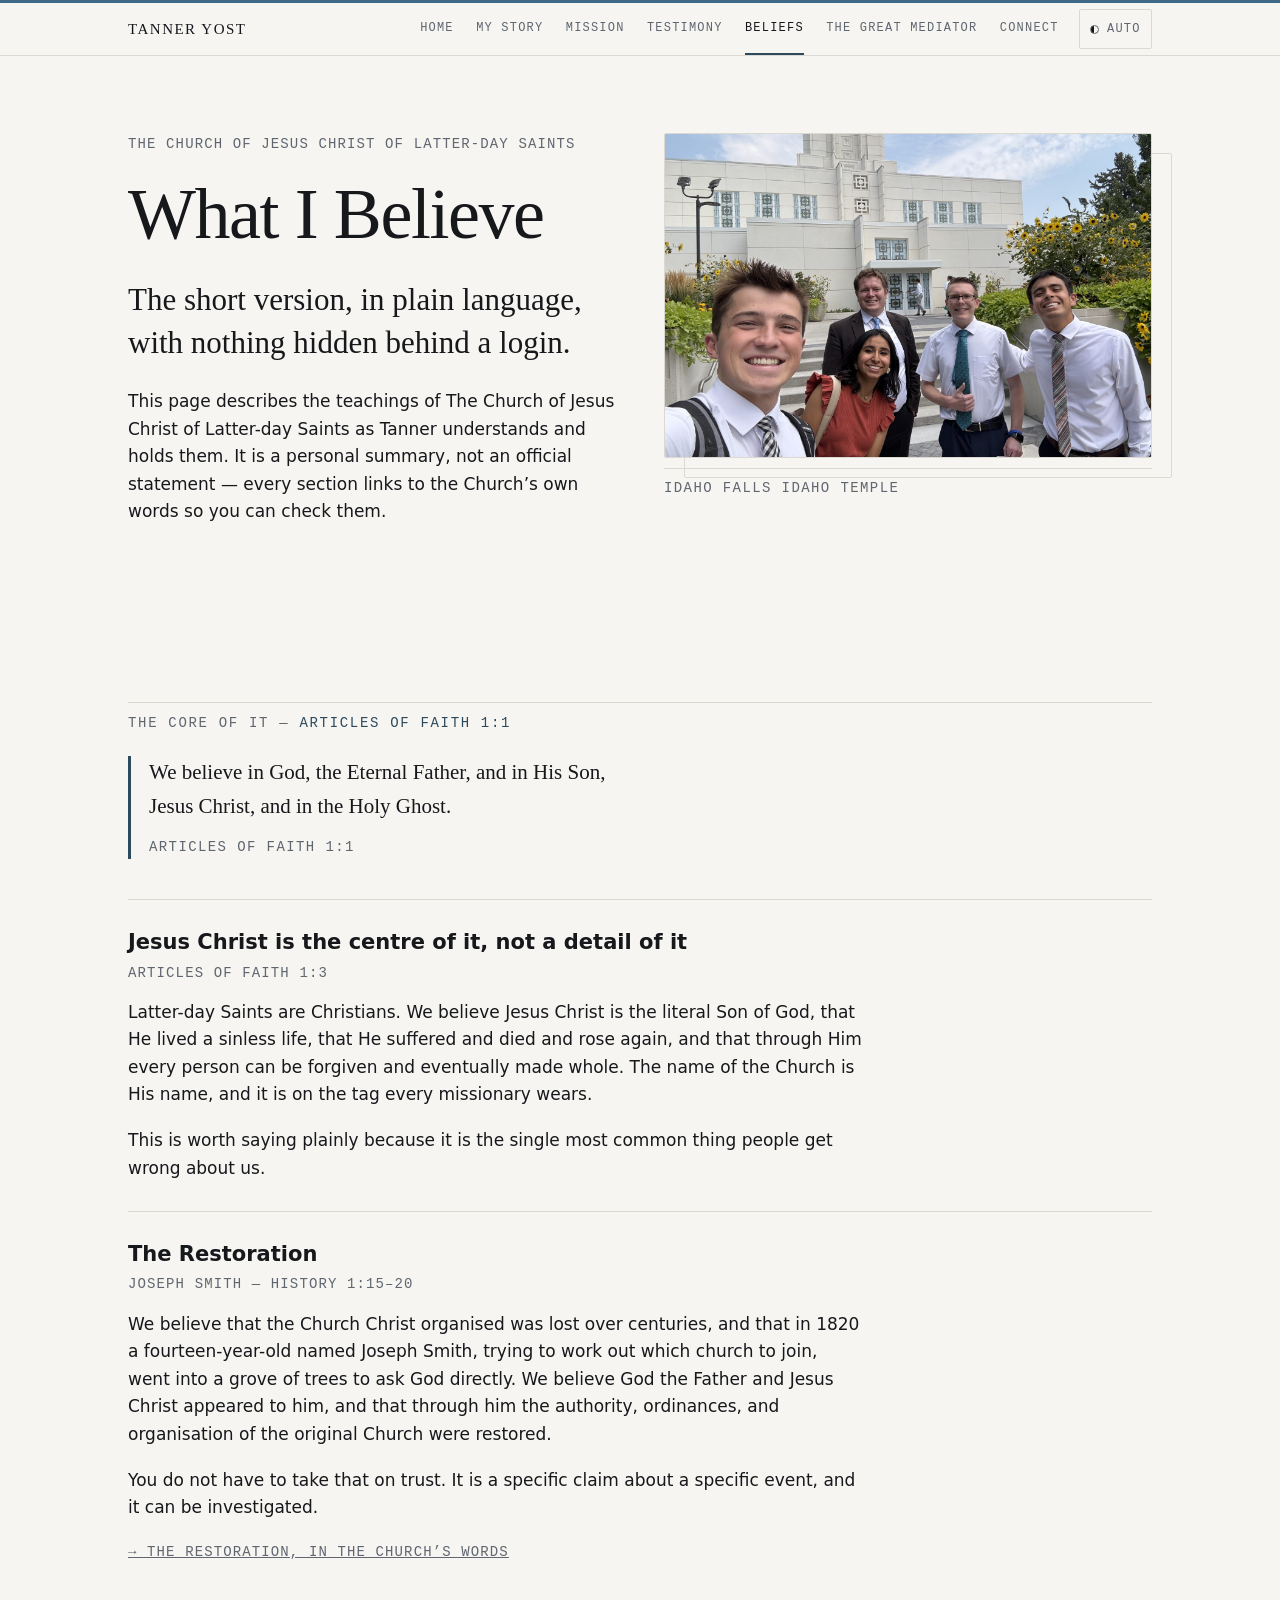
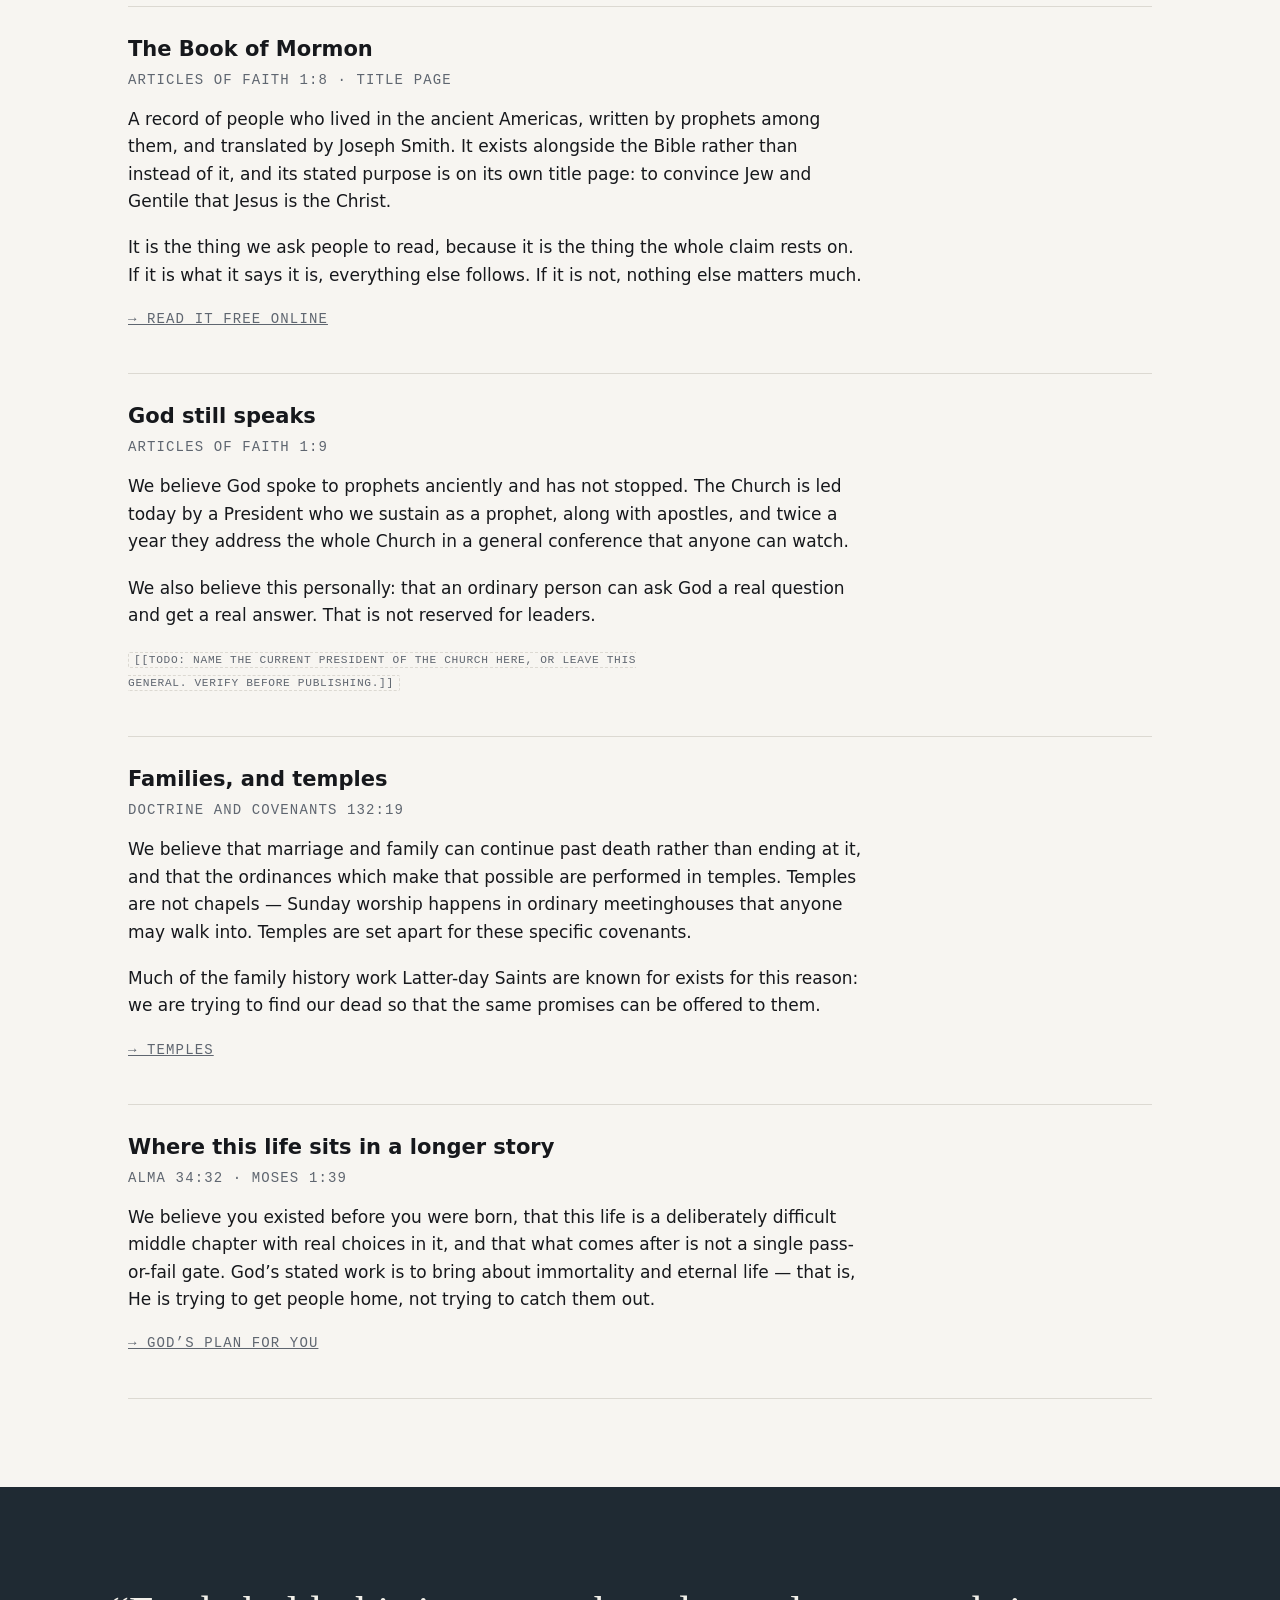
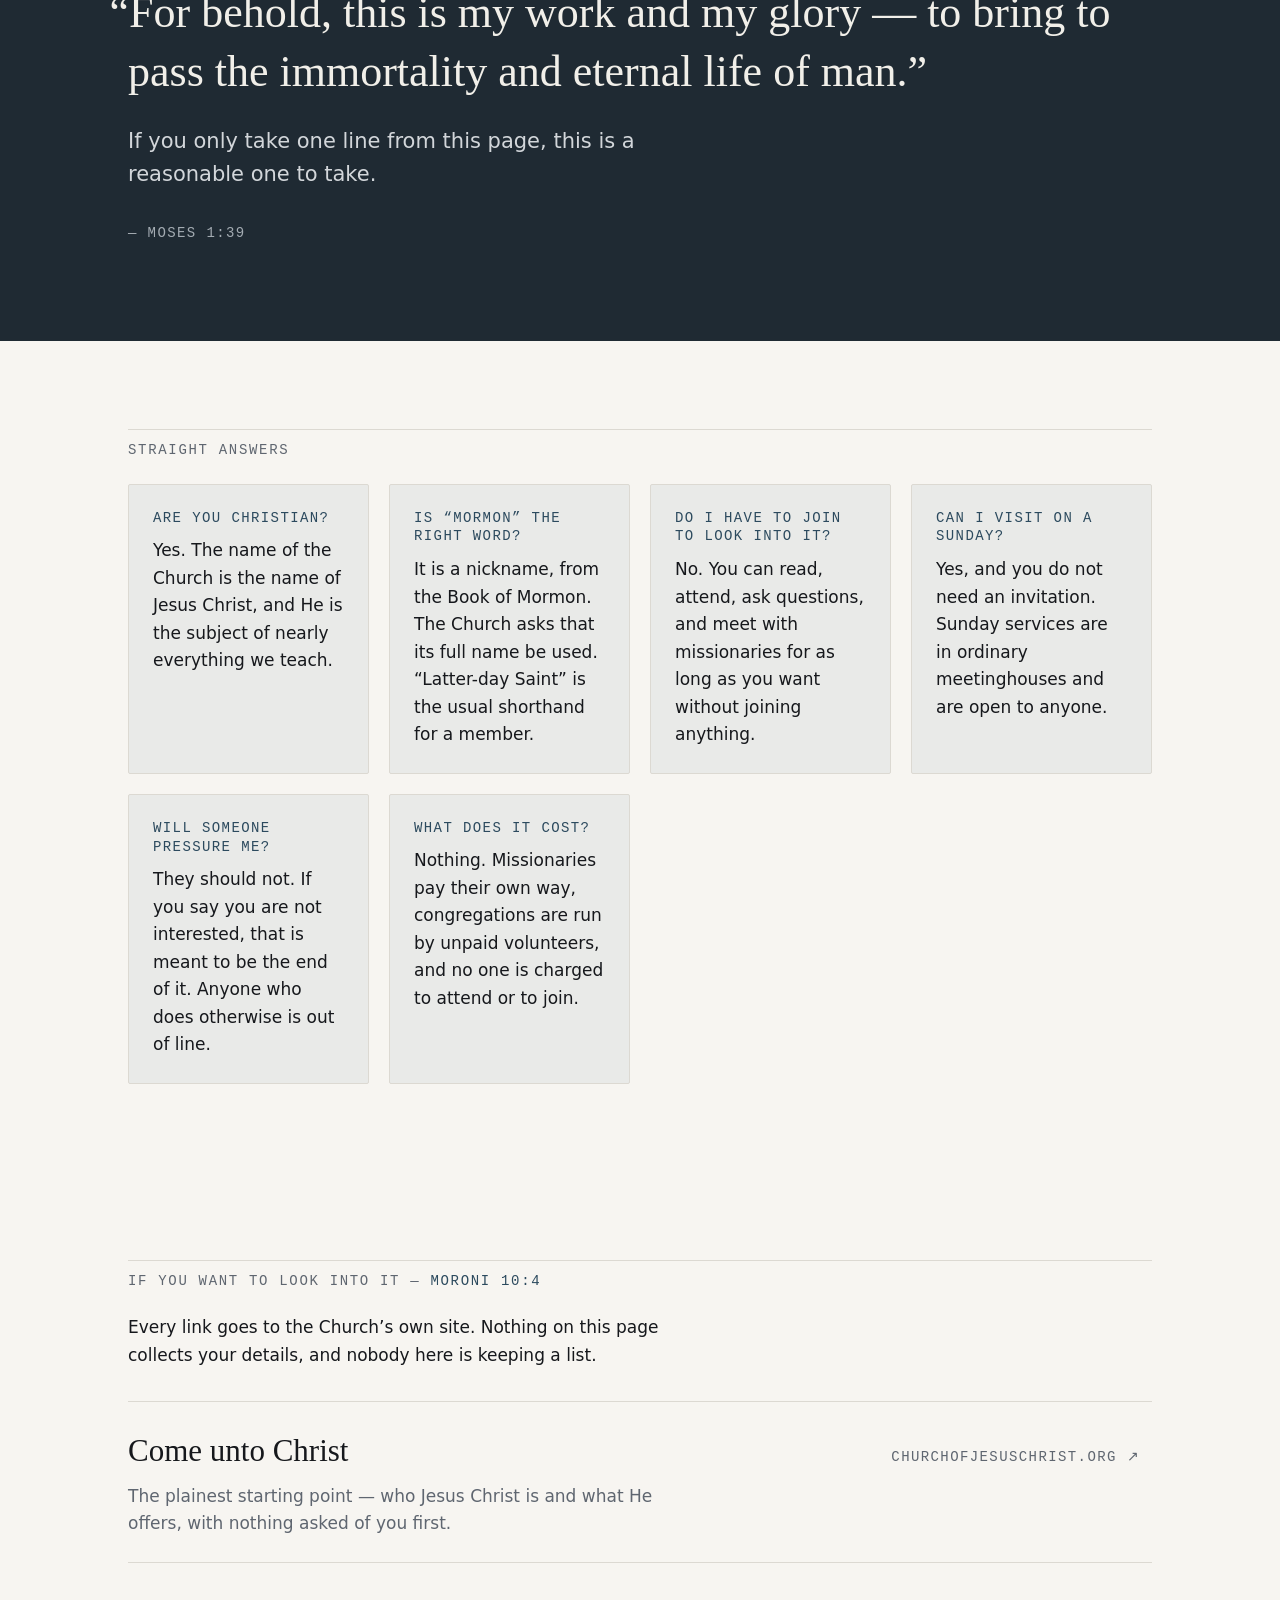
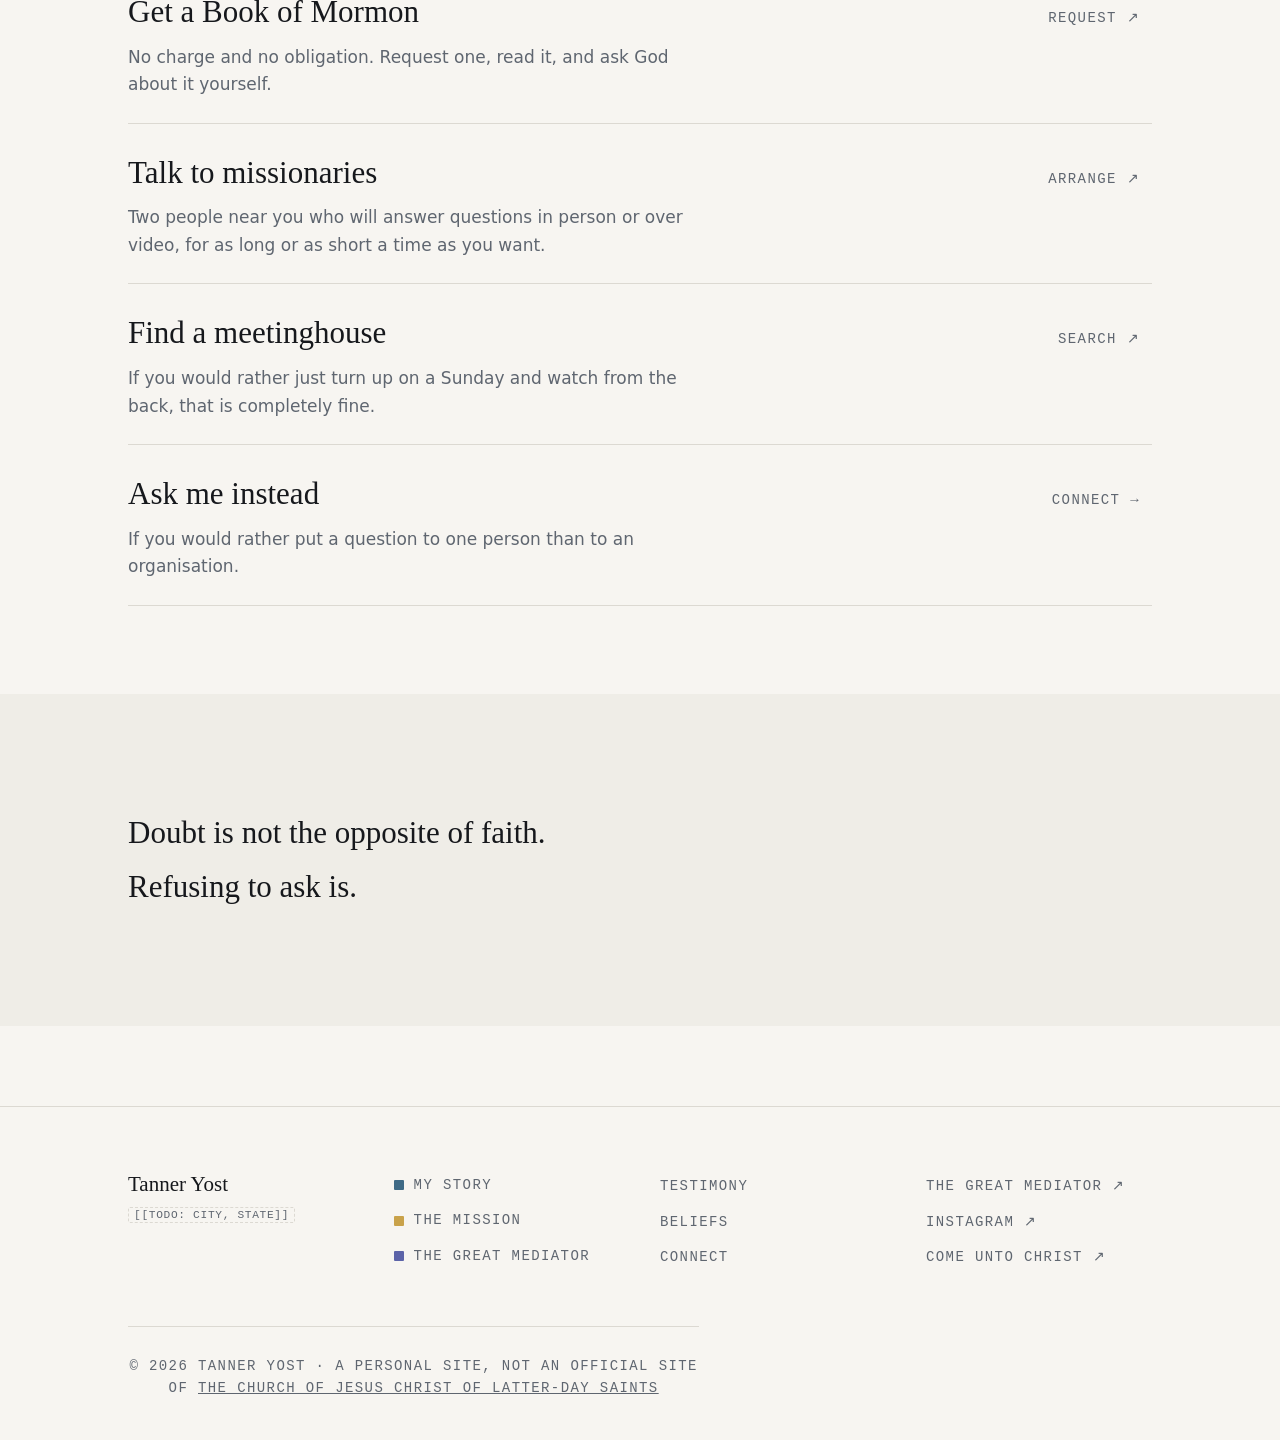
==== beliefs.html @ 620dd686 "Build tanneryost.com — seven pages, no build step A personal site for Tanner Yost, returned missiona" ====
<!DOCTYPE html>
<html lang="en">
<head>
<meta charset="utf-8">
<meta name="viewport" content="width=device-width, initial-scale=1">
<title>Beliefs | Tanner Yost</title>
<meta name="description" content="A plain summary of what members of The Church of Jesus Christ of Latter-day Saints believe — Jesus Christ, the Restoration, the Book of Mormon, living prophets, temples, and the plan of salvation.">
<link rel="canonical" href="https://tanneryost.com/beliefs.html">
<meta property="og:type" content="article">
<meta property="og:url" content="https://tanneryost.com/beliefs.html">
<meta property="og:title" content="Beliefs | Tanner Yost">
<meta property="og:description" content="What Latter-day Saints actually believe, in plain language.">
<link rel="stylesheet" href="assets/css/site.css">
<script>
/* Applies a saved theme before first paint. Must stay inline and synchronous —
   an external file would let the page paint the wrong theme for a frame. */
try{var t=localStorage.getItem('theme');if(t==='light'||t==='dark')document.documentElement.setAttribute('data-theme',t);}catch(e){}
</script>
<script>
/* Arms the scroll reveal AND its safety net. `js` is what lets the CSS hide
   [data-reveal]; if reveal.js never initialises, this load handler strips it
   again so no content can stay invisible. Net first, class second — always. */
window.addEventListener('load',function(){if(document.documentElement.getAttribute('data-reveal-ready')!=='1')document.documentElement.classList.remove('js');});
document.documentElement.className+=' js';
</script>
<script src="assets/js/theme.js" defer></script>
<script src="assets/js/reveal.js" defer></script>
</head>
<body data-page="beliefs">
<a class="skip" href="#main">Skip to content</a>

<header class="site-header">
  <div class="wrap nav-inner">
    <a class="brand" href="index.html">Tanner Yost</a>
    <div class="nav-right">
      <nav aria-label="Primary">
        <ul class="nav-links">
          <li><a href="index.html">Home</a></li>
          <li><a href="story.html">My Story</a></li>
          <li><a href="mission.html">Mission</a></li>
          <li><a href="testimony.html">Testimony</a></li>
          <li><a href="beliefs.html" aria-current="page">Beliefs</a></li>
          <li><a href="mediator.html">The Great Mediator</a></li>
          <li><a href="connect.html">Connect</a></li>
        </ul>
      </nav>
      <button id="theme-toggle" class="theme-toggle" type="button" hidden
              aria-label="Colour theme: Auto. Activate to change.">
        <span class="theme-dot" aria-hidden="true"></span><span class="theme-name">Auto</span>
      </button>
    </div>
  </div>
</header>

<main id="main">

  <div class="wrap masthead">
    <div class="grid">
      <div style="grid-column: 1 / 7;">
        <p class="meta" style="margin-bottom:1.25rem;">The Church of Jesus Christ of Latter-day Saints</p>
        <h1 style="font-size:var(--step-4); line-height:1.08;">What I Believe</h1>
        <p class="lede" style="margin-top:1.5rem; max-width:38ch;">The short version, in plain language, with nothing hidden behind a login.</p>
        <p style="margin-top:1.5rem;">This page describes the teachings of The Church of Jesus Christ of Latter-day Saints as Tanner understands and holds them. It is a personal summary, not an official statement &mdash; every section links to the Church&rsquo;s own words so you can check them.</p>
      </div>
      <figure class="feature" style="grid-column: 7 / 13;">
        <div class="feature-frame">
          <img src="assets/img/temple-idaho-falls.jpg"
               srcset="assets/img/temple-idaho-falls.jpg 1600w, assets/img/temple-idaho-falls@2x.jpg 2400w"
               sizes="(max-width: 899px) 100vw, 50vw"
               width="1600" height="1067" decoding="async"
               alt="Tanner Yost and four friends in Sunday dress on the steps of the art deco Idaho Falls Idaho Temple.">
        </div>
        <figcaption class="caption">Idaho Falls Idaho Temple</figcaption>
      </figure>
    </div>
  </div>

  <section class="wrap" aria-labelledby="core-h">
    <h2 class="eyebrow" id="core-h">The core of it <span class="ref">Articles of Faith 1:1</span></h2>
    <blockquote class="verse" style="margin-bottom:2.5rem;">
      <p>We believe in God, the Eternal Father, and in His Son, Jesus Christ, and in the Holy Ghost.</p>
      <cite>Articles of Faith 1:1</cite>
    </blockquote>

    <ul class="roles">
      <li data-reveal>
        <h3>Jesus Christ is the centre of it, not a detail of it</h3>
        <p class="meta">Articles of Faith 1:3</p>
        <p style="margin-top:.9rem;">Latter-day Saints are Christians. We believe Jesus Christ is the literal Son of God, that He lived a sinless life, that He suffered and died and rose again, and that through Him every person can be forgiven and eventually made whole. The name of the Church is His name, and it is on the tag every missionary wears.</p>
        <p>This is worth saying plainly because it is the single most common thing people get wrong about us.</p>
      </li>
      <li data-reveal>
        <h3>The Restoration</h3>
        <p class="meta">Joseph Smith &mdash; History 1:15&ndash;20</p>
        <p style="margin-top:.9rem;">We believe that the Church Christ organised was lost over centuries, and that in 1820 a fourteen-year-old named Joseph Smith, trying to work out which church to join, went into a grove of trees to ask God directly. We believe God the Father and Jesus Christ appeared to him, and that through him the authority, ordinances, and organisation of the original Church were restored.</p>
        <p>You do not have to take that on trust. It is a specific claim about a specific event, and it can be investigated.</p>
        <p class="meta" style="margin-top:.9rem;"><a href="https://www.churchofjesuschrist.org/comeuntochrist/believe/restoration" rel="noopener" style="color:inherit;">&rarr; The Restoration, in the Church&rsquo;s words</a></p>
      </li>
      <li data-reveal>
        <h3>The Book of Mormon</h3>
        <p class="meta">Articles of Faith 1:8 &middot; Title page</p>
        <p style="margin-top:.9rem;">A record of people who lived in the ancient Americas, written by prophets among them, and translated by Joseph Smith. It exists alongside the Bible rather than instead of it, and its stated purpose is on its own title page: to convince Jew and Gentile that Jesus is the Christ.</p>
        <p>It is the thing we ask people to read, because it is the thing the whole claim rests on. If it is what it says it is, everything else follows. If it is not, nothing else matters much.</p>
        <p class="meta" style="margin-top:.9rem;"><a href="https://www.churchofjesuschrist.org/study/scriptures/bofm" rel="noopener" style="color:inherit;">&rarr; Read it free online</a></p>
      </li>
      <li data-reveal>
        <h3>God still speaks</h3>
        <p class="meta">Articles of Faith 1:9</p>
        <p style="margin-top:.9rem;">We believe God spoke to prophets anciently and has not stopped. The Church is led today by a President who we sustain as a prophet, along with apostles, and twice a year they address the whole Church in a general conference that anyone can watch.</p>
        <p>We also believe this personally: that an ordinary person can ask God a real question and get a real answer. That is not reserved for leaders.</p>
        <p class="meta" style="margin-top:.9rem;"><span class="todo">[[TODO: name the current President of the Church here, or leave this general. Verify before publishing.]]</span></p>
      </li>
      <li data-reveal>
        <h3>Families, and temples</h3>
        <p class="meta">Doctrine and Covenants 132:19</p>
        <p style="margin-top:.9rem;">We believe that marriage and family can continue past death rather than ending at it, and that the ordinances which make that possible are performed in temples. Temples are not chapels &mdash; Sunday worship happens in ordinary meetinghouses that anyone may walk into. Temples are set apart for these specific covenants.</p>
        <p>Much of the family history work Latter-day Saints are known for exists for this reason: we are trying to find our dead so that the same promises can be offered to them.</p>
        <p class="meta" style="margin-top:.9rem;"><a href="https://www.churchofjesuschrist.org/temples" rel="noopener" style="color:inherit;">&rarr; Temples</a></p>
      </li>
      <li data-reveal>
        <h3>Where this life sits in a longer story</h3>
        <p class="meta">Alma 34:32 &middot; Moses 1:39</p>
        <p style="margin-top:.9rem;">We believe you existed before you were born, that this life is a deliberately difficult middle chapter with real choices in it, and that what comes after is not a single pass-or-fail gate. God&rsquo;s stated work is to bring about immortality and eternal life &mdash; that is, He is trying to get people home, not trying to catch them out.</p>
        <p class="meta" style="margin-top:.9rem;"><a href="https://www.churchofjesuschrist.org/comeuntochrist/believe/life-has-purpose" rel="noopener" style="color:inherit;">&rarr; God&rsquo;s plan for you</a></p>
      </li>
    </ul>
  </section>

  <div class="band-quote full-bleed">
    <div class="wrap">
      <blockquote>&ldquo;For behold, this is my work and my glory &mdash; to bring to pass the immortality and eternal life of man.&rdquo;</blockquote>
      <p class="after">If you only take one line from this page, this is a reasonable one to take.</p>
      <p class="attrib">&mdash; Moses 1:39</p>
    </div>
  </div>

  <section class="wrap" aria-labelledby="straight-h">
    <h2 class="eyebrow" id="straight-h">Straight answers</h2>
    <ul class="cards">
      <li>
        <h3>Are you Christian?</h3>
        <p>Yes. The name of the Church is the name of Jesus Christ, and He is the subject of nearly everything we teach.</p>
      </li>
      <li>
        <h3>Is &ldquo;Mormon&rdquo; the right word?</h3>
        <p>It is a nickname, from the Book of Mormon. The Church asks that its full name be used. &ldquo;Latter-day Saint&rdquo; is the usual shorthand for a member.</p>
      </li>
      <li>
        <h3>Do I have to join to look into it?</h3>
        <p>No. You can read, attend, ask questions, and meet with missionaries for as long as you want without joining anything.</p>
      </li>
      <li>
        <h3>Can I visit on a Sunday?</h3>
        <p>Yes, and you do not need an invitation. Sunday services are in ordinary meetinghouses and are open to anyone.</p>
      </li>
      <li>
        <h3>Will someone pressure me?</h3>
        <p>They should not. If you say you are not interested, that is meant to be the end of it. Anyone who does otherwise is out of line.</p>
      </li>
      <li>
        <h3>What does it cost?</h3>
        <p>Nothing. Missionaries pay their own way, congregations are run by unpaid volunteers, and no one is charged to attend or to join.</p>
      </li>
    </ul>
  </section>

  <section class="wrap" aria-labelledby="invite-h">
    <h2 class="eyebrow" id="invite-h">If you want to look into it <span class="ref">Moroni 10:4</span></h2>
    <p style="max-width:52ch; margin-bottom:2rem;">Every link goes to the Church&rsquo;s own site. Nothing on this page collects your details, and nobody here is keeping a list.</p>
    <ul class="invite">
      <li data-reveal>
        <a href="https://www.churchofjesuschrist.org/comeuntochrist" rel="noopener">
          <span>
            <span class="what">Come unto Christ</span>
            <span class="why">The plainest starting point &mdash; who Jesus Christ is and what He offers, with nothing asked of you first.</span>
          </span>
          <span class="go">churchofjesuschrist.org &#8599;</span>
        </a>
      </li>
      <li data-reveal>
        <a href="https://www.churchofjesuschrist.org/comeuntochrist/ps/book-of-mormon-lesson" rel="noopener">
          <span>
            <span class="what">Get a Book of Mormon</span>
            <span class="why">No charge and no obligation. Request one, read it, and ask God about it yourself.</span>
          </span>
          <span class="go">Request &#8599;</span>
        </a>
      </li>
      <li data-reveal>
        <a href="https://www.churchofjesuschrist.org/comeuntochrist/ps/meet-with-missionaries" rel="noopener">
          <span>
            <span class="what">Talk to missionaries</span>
            <span class="why">Two people near you who will answer questions in person or over video, for as long or as short a time as you want.</span>
          </span>
          <span class="go">Arrange &#8599;</span>
        </a>
      </li>
      <li data-reveal>
        <a href="https://maps.churchofjesuschrist.org/" rel="noopener">
          <span>
            <span class="what">Find a meetinghouse</span>
            <span class="why">If you would rather just turn up on a Sunday and watch from the back, that is completely fine.</span>
          </span>
          <span class="go">Search &#8599;</span>
        </a>
      </li>
      <li data-reveal>
        <a href="connect.html">
          <span>
            <span class="what">Ask me instead</span>
            <span class="why">If you would rather put a question to one person than to an organisation.</span>
          </span>
          <span class="go">Connect &rarr;</span>
        </a>
      </li>
    </ul>
  </section>

  <div class="band-quiet full-bleed">
    <div class="wrap">
      <p>Doubt is not the opposite of faith. Refusing to ask is.</p>
    </div>
  </div>

</main>

<footer class="site-footer">
  <div class="wrap">
    <div class="footer-grid">
      <div>
        <h2>Tanner Yost</h2>
        <p class="meta"><span class="todo">[[TODO: city, state]]</span></p>
      </div>
      <div>
        <ul>
          <li><a href="story.html"><span class="swatch sw-self"></span>My Story</a></li>
          <li><a href="mission.html"><span class="swatch sw-mission"></span>The Mission</a></li>
          <li><a href="mediator.html"><span class="swatch sw-mediator"></span>The Great Mediator</a></li>
        </ul>
      </div>
      <div>
        <ul>
          <li><a href="testimony.html">Testimony</a></li>
          <li><a href="beliefs.html">Beliefs</a></li>
          <li><a href="connect.html">Connect</a></li>
        </ul>
      </div>
      <div>
        <ul>
          <li><a href="https://www.instagram.com/thegreatmediator/" rel="me noopener">The Great Mediator &#8599;</a></li>
          <li><a href="https://www.instagram.com/tanner_yost21/" rel="me noopener">Instagram &#8599;</a></li>
          <li><a href="https://www.churchofjesuschrist.org/comeuntochrist" rel="noopener">Come unto Christ &#8599;</a></li>
        </ul>
      </div>
    </div>
    <p class="colophon">&copy; 2026 Tanner Yost &middot; A personal site, not an official site of <a href="https://www.churchofjesuschrist.org/" rel="noopener">The Church of Jesus Christ of Latter-day Saints</a></p>
  </div>
</footer>

</body>
</html>
---- assets/css/site.css ----
/* ============================================================================
   tanneryost.com — site styles
   Hand-written. No framework, no build step, no npm. Works offline.

   ANTI-DRIFT RULES — these are what separate this from a generic template.
   If any one of them lapses, the design collapses. Do not "improve" them away.
     1. Body copy is NEVER a serif. The serif is display and scripture only.
     2. Nothing is centered except the footer bottom line and the placeholders.
     3. No border-radius above 2px. No exceptions on this site.
     4. No box-shadow as decoration. Depth comes from 1px borders and one
        offset frame. The inset bars on hover are structure, not shadow.
     5. No gradients. Not one.
     6. Display serif is always weight 400. Never bold. Bold serif at display
        size is what makes a site look like a 2009 blog.
     7. The mono voice carries SCRIPTURE REFERENCES, not decoration. If a mono
        label is not a reference, a date, or a section name, it should not be
        mono. This is the site's whole typographic conceit — protect it.
     8. Scripture wording is NEVER altered, and always carries its reference.
        Quoting part of a verse is fine — changing a word inside it is not.
        Every verse on this site was checked against churchofjesuschrist.org
        before launch. Check any new one the same way; do not quote from
        memory. Memory is exactly how "And I would not that ye think" became
        "I would not that ye should think" in an early draft of story.html.

   TWO DELIBERATE, BOUNDED EXCEPTIONS TO THE "NO DEPENDENCIES" RULE:
     a. assets/js/reveal.js adds one scroll reveal. Content is VISIBLE BY
        DEFAULT — only `.js [data-reveal]` hides, so a visitor without JS
        loses nothing. See the safety net in each page's <head>.
     b. Instagram's embed.js loads on mediator.html and mission.html ONLY.
        Every other page stays fully offline-capable. The bare <blockquote>
        is styled to read as a finished link card if the script never loads.
   ========================================================================= */

/* ---------- tokens ------------------------------------------------------ */

:root {
  --bg: #F7F5F1;
  --surface: #FFFFFF;
  --ink: #16181C;
  --ink-muted: #5F6670;
  --border: #DCD9D2;
  --graphite: #1F2A33;
  --graphite-ink: #F1EFE9;
  --quiet-bg: #EFEDE7;

  /* Temple blue. The default accent, used on every page that is about Tanner
     himself rather than about one of the two named efforts. */
  --accent: #2C4A5E;
  --accent-fill: #3F6A86;
  --accent-tint: rgba(63, 106, 134, .08);

  --font-display: ui-serif, "Iowan Old Style", "Palatino Linotype", Palatino,
                  "Book Antiqua", "Hoefler Text", Georgia, "Times New Roman", serif;
  --font-body: system-ui, -apple-system, "Segoe UI", Roboto, "Helvetica Neue",
               "Noto Sans", Arial, sans-serif;
  --font-mono: ui-monospace, SFMono-Regular, "SF Mono", Menlo, Consolas,
               "Liberation Mono", monospace;

  --step--1: .875rem;      /* references and meta. 14px, not 13 — this size
                              carries most of the page's structure. */
  --step-0: 1.0625rem;
  --step-1: 1.3125rem;
  --step-2: clamp(1.5rem, 1.15rem + 1.4vw, 1.9375rem);
  --step-3: clamp(1.9375rem, 1.35rem + 2.4vw, 2.75rem);
  --step-4: clamp(2.5rem, 1.4rem + 4.6vw, 4.5rem);

  --gutter: clamp(20px, 5vw, 48px);
  --measure: 68ch;
  --radius: 2px;
}

/* SECTION-ACCENT LAW — one mechanism, zero exceptions.
   --accent-fill is the raw hex. It may ONLY be a <=4px rule, a <=12px swatch,
   or an inset hover bar. Never text, never a button, never a large panel.
   --accent is the darkened AA-safe variant and is the ONLY one allowed to
   carry colour in text. Naming them this way makes the contrast-failing
   colour awkward to reach for by accident.
   Only two classes, deliberately — Tanner has one message, not a portfolio.
   They go on <body> for a page, and on .idx-row for a single row. */
.t-mission  { --accent: #7A5A20; --accent-fill: #C9A24A;
              --accent-tint: rgba(201, 162, 74, .12); }
.t-mediator { --accent: #3D4278; --accent-fill: #5C63A8;
              --accent-tint: rgba(92, 99, 168, .10); }

/* ---------- dark theme -------------------------------------------------- *
 * Three states, driven by data-theme on <html>:
 *   absent          follow the operating system  (the default)
 *   "light"         forced light, even if the OS says dark
 *   "dark"          forced dark,  even if the OS says light
 *
 * The dark declarations are deliberately written TWICE — once inside the media
 * query for visitors following their OS, once for visitors who picked dark from
 * the toggle. CSS cannot share one block between a media query and an attribute
 * selector, and light-dark() would silently blank the whole palette on older
 * browsers, which is a worse failure than duplication. KEEP THE TWO IN SYNC.
 * ------------------------------------------------------------------------ */

:root { color-scheme: light; }
:root[data-theme="light"] { color-scheme: light; }

@media (prefers-color-scheme: dark) {
  :root:not([data-theme="light"]) {
    color-scheme: dark;
    --bg: #111417;
    --surface: #191D21;
    --ink: #E9ECEF;
    --ink-muted: #98A0A8;
    /* Must stay this light. The entire structure of this site is 1px rules;
       anything darker makes the page look like it failed to load. */
    --border: #3A4149;
    --quiet-bg: #171A1D;
    --accent: #8FB6CE;
    --accent-tint: rgba(143, 182, 206, .16);
  }
  /* Tints are re-tuned for dark: the light-mode 8-12% alpha is a ~2% lift on
     #111417 and vanishes entirely. */
  :root:not([data-theme="light"]) .t-mission  { --accent: #DDBB6A; --accent-tint: rgba(221, 187, 106, .16); }
  :root:not([data-theme="light"]) .t-mediator { --accent: #A2A8E4; --accent-tint: rgba(162, 168, 228, .16); }
}

:root[data-theme="dark"] {
  color-scheme: dark;
  --bg: #111417;
  --surface: #191D21;
  --ink: #E9ECEF;
  --ink-muted: #98A0A8;
  --border: #3A4149;
  --quiet-bg: #171A1D;
  --accent: #8FB6CE;
  --accent-tint: rgba(143, 182, 206, .16);
}
:root[data-theme="dark"] .t-mission  { --accent: #DDBB6A; --accent-tint: rgba(221, 187, 106, .16); }
:root[data-theme="dark"] .t-mediator { --accent: #A2A8E4; --accent-tint: rgba(162, 168, 228, .16); }

/* ---------- base -------------------------------------------------------- */

*, *::before, *::after { box-sizing: border-box; }

html, body { overflow-x: clip; }

body {
  margin: 0;
  background: var(--bg);
  color: var(--ink);
  font-family: var(--font-body);
  font-size: var(--step-0);
  line-height: 1.62;
  -webkit-font-smoothing: antialiased;
  text-rendering: optimizeLegibility;
}

img, svg, video { max-width: 100%; height: auto; display: block; }

/* Every grid/flex child holding text needs this or long words force overflow. */
.grid > *, .flex > * { min-width: 0; }

a { color: var(--accent); }

:focus-visible {
  outline: 2px solid var(--accent);
  outline-offset: 3px;
}

.skip {
  position: absolute; left: -9999px; top: 0;
  background: var(--surface); color: var(--ink);
  padding: .75rem 1rem; z-index: 100;
  font-family: var(--font-mono); font-size: var(--step--1);
}
.skip:focus { left: 0; }

.sr-only {
  position: absolute; width: 1px; height: 1px;
  padding: 0; margin: -1px; overflow: hidden;
  clip: rect(0 0 0 0); white-space: nowrap; border: 0;
}

/* ---------- typography -------------------------------------------------- */

h1, h2 {
  font-family: var(--font-display);
  font-weight: 400;                 /* never bold — see anti-drift rule 6 */
  margin: 0;
}
h1 { font-size: var(--step-3); line-height: 1.15; letter-spacing: -.02em; }
h2 { font-size: var(--step-2); line-height: 1.25; letter-spacing: -.01em; }
h3 {
  font-family: var(--font-body);
  font-weight: 600;
  font-size: var(--step-1);
  line-height: 1.35;
  margin: 0;
}

p { margin: 0 0 1.1em; max-width: var(--measure); }
p:last-child { margin-bottom: 0; }

.lede {
  font-family: var(--font-display);
  font-size: var(--step-2);
  line-height: 1.4;
  max-width: 34ch;
}

/* The section label. Mono caps over a hairline — the same fixture on every
   page, so a reader always knows where a section begins. */
.eyebrow {
  font-family: var(--font-mono);
  font-size: var(--step--1);
  text-transform: uppercase;
  letter-spacing: .12em;
  color: var(--ink-muted);
  margin: 0 0 1.5rem;
  padding-top: 12px;
  border-top: 1px solid var(--border);
}

/* A scripture reference riding on the section label. This is the site's
   signature move — where Sai's dossier numbered its figures, this one cites
   chapter and verse. Tabular numerals so a column of references aligns. */
.eyebrow .ref {
  color: var(--accent);
  font-variant-numeric: tabular-nums;
}
.eyebrow .ref::before { content: " \2014  "; color: var(--ink-muted); }

.meta {
  font-family: var(--font-mono);
  font-size: var(--step--1);
  text-transform: uppercase;
  letter-spacing: .08em;
  color: var(--ink-muted);
  font-variant-numeric: tabular-nums;   /* dates align like a printed record */
  margin: 0;
}
.meta li { display: inline; }
.meta li + li::before { content: " | "; opacity: .55; }
ul.meta { list-style: none; padding: 0; }

/* Unresolved facts ship as visibly unfilled fields — never as plausible
   invention. Tanner fills these in; nothing here is guessed on his behalf.
   Find them all with:  grep -rn 'TODO:' *.html   */
.todo {
  font-family: var(--font-mono);
  font-size: .8em;
  text-transform: uppercase;
  letter-spacing: .06em;
  color: var(--ink-muted);
  border: 1px dashed var(--border);
  border-radius: var(--radius);
  padding: .1em .45em;
  white-space: normal;
}

/* A standing note to the reader — currently the "this page is a draft" bar.
   Deliberately plain and unemphatic: it is an admission, not a banner. Delete
   the element from the page once the page no longer needs the admission. */
.notice {
  font-family: var(--font-mono);
  font-size: var(--step--1);
  line-height: 1.7;
  color: var(--ink-muted);
  border: 1px dashed var(--border);
  border-radius: var(--radius);
  padding: 1rem 1.25rem;
  max-width: 68ch;
  margin: 0;
}

/* ---------- scripture --------------------------------------------------- */

/* A quoted verse. Serif, hanging opening quote, reference always attached.
   Used inline in the flow of a page; the graphite band handles the loud ones. */
.verse {
  font-family: var(--font-display);
  font-size: var(--step-1);
  line-height: 1.6;
  max-width: 46ch;
  margin: 0 0 1.5rem;
  padding-left: 18px;
  border-left: 3px solid var(--accent);
}
.verse p { margin: 0 0 .6em; max-width: none; font-family: inherit; }
.verse cite {
  display: block;
  font-family: var(--font-mono);
  font-style: normal;
  font-size: var(--step--1);
  text-transform: uppercase;
  letter-spacing: .1em;
  color: var(--ink-muted);
  font-variant-numeric: tabular-nums;
  margin-top: .75rem;
}

/* ---------- layout ------------------------------------------------------ */

.wrap {
  max-width: 1120px;
  margin-inline: auto;
  padding-inline: var(--gutter);
}

section { padding-block: clamp(3rem, 7vw, 5.5rem); }

.grid {
  display: grid;
  grid-template-columns: repeat(12, 1fr);
  gap: clamp(1.5rem, 4vw, 3rem);
}
@media (max-width: 899px) {
  .grid { grid-template-columns: 1fr; }
  .grid > * { grid-column: auto !important; }
}

.full-bleed {
  width: 100vw;
  margin-left: 50%;
  transform: translateX(-50%);
}

/* ---------- header / nav ------------------------------------------------ */

.site-header {
  position: sticky;
  top: 0;
  z-index: 50;
  background: var(--bg);
  border-bottom: 1px solid var(--border);
}

/* The accent stripe. Solid --accent-fill, taking whichever section colour the
   page carries. No gradient — see anti-drift rule 5. */
.site-header::before {
  content: "";
  display: block;
  height: 3px;
  background: var(--accent-fill);
}

.nav-inner {
  display: flex;
  flex-wrap: wrap;
  align-items: center;
  justify-content: space-between;
  gap: 0 1.5rem;
}

.brand {
  font-family: var(--font-display);
  font-size: .9375rem;
  text-transform: uppercase;
  letter-spacing: .1em;
  color: var(--ink);
  text-decoration: none;
  padding-block: .875rem;
}

/* Seven links on a seven-page site never needed a disclosure. A wrapping flex
   row removes the JS, the overlay edge cases, and the empty-accessible-name
   bug that a checkbox-under-an-aria-hidden-label pattern would introduce. */
.nav-links {
  display: flex;
  flex-wrap: wrap;
  list-style: none;
  margin: 0;
  padding: 0;
  gap: 0 clamp(.75rem, 1.8vw, 1.4rem);
}
.nav-links a {
  display: block;
  font-family: var(--font-mono);
  font-size: .75rem;
  text-transform: uppercase;
  letter-spacing: .1em;
  color: var(--ink-muted);
  text-decoration: none;
  padding-block: .875rem;          /* 14px + 14px + line-height => 44px target */
  transition: color 100ms ease;
}
.nav-links a:hover { color: var(--ink); }
.nav-links a[aria-current="page"] {
  color: var(--ink);
  box-shadow: 0 2px 0 var(--accent);   /* --accent (text-safe), never --accent-fill */
}

.nav-right {
  display: flex;
  align-items: center;
  flex-wrap: wrap;
  gap: 0 clamp(.75rem, 2vw, 1.25rem);
}

/* Theme toggle. Mono uppercase like everything else in the chrome, so it reads
   as one more printed label rather than a widget bolted on. It ships with the
   [hidden] attribute and theme.js removes it, so a visitor with JS disabled
   never sees a dead control — they just get their OS preference. */
.theme-toggle {
  font-family: var(--font-mono);
  font-size: .75rem;
  text-transform: uppercase;
  letter-spacing: .1em;
  color: var(--ink-muted);
  background: none;
  border: 1px solid var(--border);
  border-radius: var(--radius);
  padding: .5rem .65rem;
  min-height: 40px;
  cursor: pointer;
  display: inline-flex;
  align-items: center;
  gap: .5rem;
  transition: color 100ms ease, border-color 100ms ease;
}
.theme-toggle:hover { color: var(--ink); border-color: var(--ink-muted); }
.theme-toggle[hidden] { display: none; }

.theme-dot {
  width: 9px;
  height: 9px;
  flex: none;
  border-radius: 50%;
  border: 1px solid var(--ink-muted);
  background: var(--ink);
}
/* Auto shows a half-filled dot: the site is deferring to the OS, not asserting
   a colour of its own. */
.theme-toggle[data-state="auto"] .theme-dot {
  background: linear-gradient(90deg, var(--ink) 0 50%, transparent 50% 100%);
}
.theme-toggle[data-state="light"] .theme-dot { background: transparent; }

@media (max-width: 720px) {
  .nav-inner { gap: 0; }
  .brand { width: 100%; padding-bottom: .35rem; }
  .nav-right { width: 100%; padding-bottom: .5rem; }
  .nav-links { width: 100%; }
}

/* ---------- masthead ---------------------------------------------------- */

.masthead { padding-block: clamp(2.5rem, 6vw, 6rem) clamp(3rem, 7vw, 5.5rem); }
.masthead .lede { max-width: 32ch; margin-bottom: 1.25rem; }

.facets {
  font-family: var(--font-mono);
  font-size: var(--step--1);
  text-transform: uppercase;
  letter-spacing: .1em;
  color: var(--ink-muted);
  margin: .9rem 0 1.6rem;
}

.motto {
  font-family: var(--font-display);
  font-style: italic;
  font-size: var(--step-1);
  line-height: 1.45;
  border-left: 3px solid var(--accent);
  padding-left: 16px;
  margin: 0 0 1.75rem;
  max-width: 40ch;
}

.linkrow {
  display: flex;
  flex-wrap: wrap;
  gap: 0 1.5rem;
  list-style: none;
  margin: 0;
  padding: 0;
  font-family: var(--font-mono);
  font-size: var(--step--1);
  text-transform: uppercase;
  letter-spacing: .1em;
}
.linkrow a { color: var(--ink); text-decoration: none; border-bottom: 1px solid var(--accent); padding-bottom: 2px; }
.linkrow a:hover { border-bottom-width: 2px; }

/* Portrait with a letterpress-style offset frame. This is the one offset
   element on the site (anti-drift rule 4 permits exactly this). */
/* The frame anchors to a wrapper around the image only. Anchoring it to the
   <figure> would stretch it around the caption as well. */
.portrait-frame { position: relative; }
.portrait img {
  width: 100%;
  aspect-ratio: 4 / 5;
  object-fit: cover;
  object-position: 50% 28%;      /* keeps the eyeline in the upper third */
  border: 1px solid var(--border);
  border-radius: var(--radius);
}
@media (min-width: 900px) {
  .portrait-frame::before {
    content: "";
    position: absolute;
    inset: 20px -20px -20px 20px;
    border: 1px solid var(--border);
    border-radius: var(--radius);
    z-index: -1;
  }
}
/* The source portrait is vertical. A 3:2 mobile crop would slice a band out of
   the middle of his face, so mobile squares off instead of going landscape. */
@media (max-width: 899px) {
  .portrait img { aspect-ratio: 1 / 1; object-position: 50% 30%; }
}

/* A wide figure for landscape photographs — the same letterpress offset frame
   as the portrait, at 3:2. Group shots and buildings belong here; forcing them
   into the 4:5 .portrait slot crops the people at the edges straight out. */
.feature { margin: 0; }
.feature-frame { position: relative; }
.feature img {
  width: 100%;
  aspect-ratio: 3 / 2;
  object-fit: cover;
  border: 1px solid var(--border);
  border-radius: var(--radius);
}
@media (min-width: 900px) {
  .feature-frame::before {
    content: "";
    position: absolute;
    inset: 20px -20px -20px 20px;
    border: 1px solid var(--border);
    border-radius: var(--radius);
    z-index: -1;
  }
}

.caption {
  font-family: var(--font-mono);
  font-size: var(--step--1);
  text-transform: uppercase;
  letter-spacing: .1em;
  color: var(--ink-muted);
  border-top: 1px solid var(--border);
  padding-top: 8px;
  margin-top: 10px;
}

/* ---------- photo placeholders ------------------------------------------ *
 * Tanner's Instagram is 100% video reels — there is not one photograph to
 * work from, and the reel thumbnails are 360x640 and mostly other people's
 * copyrighted media. So every image slot ships as a labelled, correctly
 * proportioned frame instead of a stock photo standing in for a real person.
 * It is honest, it holds the exact layout the photo will occupy, and it tells
 * whoever is filling it in precisely what to supply.
 * Delete the .ph block and drop in an <img> — the geometry is already right.
 * ----------------------------------------------------------------------- */
.ph {
  border: 1px dashed var(--border);
  border-radius: var(--radius);
  background: var(--quiet-bg);
  display: grid;
  place-items: center;
  padding: 1.5rem;
  text-align: center;
  aspect-ratio: 4 / 5;
}
.ph span {
  font-family: var(--font-mono);
  font-size: var(--step--1);
  text-transform: uppercase;
  letter-spacing: .1em;
  color: var(--ink-muted);
  max-width: 24ch;
  line-height: 1.6;
}
.ph--wide { aspect-ratio: 3 / 2; }
.ph--square { aspect-ratio: 1 / 1; }
@media (max-width: 899px) {
  .portrait .ph { aspect-ratio: 1 / 1; }
}

/* ---------- the index (the home centrepiece) ---------------------------- */
/* Not cards. A printed index. Cards are the failure state. */

.idx { border-bottom: 1px solid var(--border); }

.idx-row {
  display: grid;
  grid-template-columns: 3.5rem 1fr auto;
  gap: 0 1.5rem;
  align-items: baseline;
  padding: 2rem 1.25rem 2rem 0;
  border-top: 1px solid var(--border);
  text-decoration: none;
  color: inherit;
  background: transparent;
  transition: background-color 120ms ease;
}
.idx-num {
  font-family: var(--font-mono);
  font-size: .8125rem;
  letter-spacing: .12em;
  color: var(--ink-muted);
  font-variant-numeric: tabular-nums;
}
.idx-name {
  font-family: var(--font-display);
  font-size: var(--step-3);
  line-height: 1.15;
  letter-spacing: -.02em;
  display: block;
}
.idx-tag {
  font-family: var(--font-mono);
  font-size: var(--step--1);
  text-transform: uppercase;
  letter-spacing: .1em;
  color: var(--ink-muted);
  display: block;
  margin: .4rem 0 .6rem;
}
.idx-desc { margin: 0; max-width: 46ch; }
.idx-when {
  font-family: var(--font-mono);
  font-size: var(--step--1);
  text-transform: uppercase;
  letter-spacing: .08em;
  color: var(--ink-muted);
  text-align: right;
  font-variant-numeric: tabular-nums;
  white-space: nowrap;
}

.idx-row:hover, .idx-row:focus-visible {
  background: var(--accent-tint);                              /* fallback */
  background: color-mix(in srgb, var(--accent-fill) 8%, transparent);
  box-shadow: inset 3px 0 0 var(--accent-fill);
}
@media (prefers-color-scheme: dark) {
  :root:not([data-theme="light"]) .idx-row:hover,
  :root:not([data-theme="light"]) .idx-row:focus-visible {
    background: var(--accent-tint);
    background: color-mix(in srgb, var(--accent-fill) 16%, transparent);
  }
}
:root[data-theme="dark"] .idx-row:hover,
:root[data-theme="dark"] .idx-row:focus-visible {
  background: var(--accent-tint);
  background: color-mix(in srgb, var(--accent-fill) 16%, transparent);
}
.idx-row:hover .idx-num, .idx-row:focus-visible .idx-num { color: var(--accent); }

@media (max-width: 639px) {
  .idx-row { grid-template-columns: 1fr; padding-right: .5rem; }
  .idx-when { text-align: left; margin-top: .75rem; }
  .idx-num { margin-bottom: .35rem; }
}

/* ---------- bands ------------------------------------------------------- */

/* The loud band: graphite, a verse or a line of his own, an attribution. */
.band-quote {
  background: var(--graphite);
  color: var(--graphite-ink);
  padding-block: clamp(3.5rem, 8vw, 6rem);
}
.band-quote blockquote {
  margin: 0;
  font-family: var(--font-display);
  font-size: var(--step-3);
  line-height: 1.35;
  max-width: 24em;
  text-indent: -.42em;              /* hanging opening quote */
}
.band-quote .after {
  font-family: var(--font-body);
  font-size: var(--step-1);
  line-height: 1.55;
  max-width: 46ch;
  margin-top: 1.5rem;
  color: #D2D6DA;
}
.band-quote .attrib {
  font-family: var(--font-mono);
  font-size: var(--step--1);
  text-transform: uppercase;
  letter-spacing: .1em;
  color: #A3ABB2;
  margin-top: 2rem;
  font-variant-numeric: tabular-nums;
}

/* THE QUIET BAND — one section per page where the system deliberately stops.
   No accent colour, no mono, no reference, no motion, longer leading. On a
   site about faith, a room with nothing in it does more work than another
   label would. Do not add a rule, a heading, or a caption to this. That is
   the entire point. */
.band-quiet {
  background: var(--quiet-bg);
  padding-block: clamp(4rem, 9vw, 7rem);
}
.band-quiet p {
  font-family: var(--font-display);
  font-size: var(--step-2);
  line-height: 1.75;
  max-width: 30ch;
  margin: 0;
}

/* ---------- chapters (the My Story spine) ------------------------------- */

.chapters { counter-reset: ch; margin: 0; padding: 0; list-style: none; }
.chapter {
  border-top: 1px solid var(--border);
  padding-block: clamp(2.25rem, 5vw, 3.5rem);
}
.chapter:last-child { border-bottom: 1px solid var(--border); }
.chapter-head {
  display: grid;
  grid-template-columns: 3.5rem 1fr;
  gap: 0 1.5rem;
  align-items: baseline;
  margin-bottom: 1.5rem;
}
.chapter-n {
  font-family: var(--font-mono);
  font-size: .8125rem;
  letter-spacing: .12em;
  color: var(--accent);
  font-variant-numeric: tabular-nums;
}
.chapter h2 { font-size: var(--step-3); line-height: 1.15; }
.chapter-when {
  font-family: var(--font-mono);
  font-size: var(--step--1);
  text-transform: uppercase;
  letter-spacing: .1em;
  color: var(--ink-muted);
  font-variant-numeric: tabular-nums;
  margin-top: .5rem;
}
.chapter-body { padding-left: 5rem; }
@media (max-width: 639px) {
  .chapter-head { grid-template-columns: 1fr; gap: .35rem; }
  .chapter-body { padding-left: 0; }
}

/* ---------- ledgers, lists, cards --------------------------------------- */

.ledger { list-style: none; margin: 0; padding: 0; border-bottom: 1px solid var(--border); }
.ledger li {
  display: grid;
  grid-template-columns: 2.5rem 1fr;
  gap: 0 1.25rem;
  align-items: baseline;
  border-top: 1px solid var(--border);
  padding-block: 20px;
}
.ledger .n {
  font-family: var(--font-mono);
  font-size: .8125rem;
  letter-spacing: .12em;
  color: var(--accent);
  font-variant-numeric: tabular-nums;
}
.ledger .t { font-family: var(--font-display); font-size: var(--step-1); line-height: 1.4; }

.roles { list-style: none; margin: 0; padding: 0; border-bottom: 1px solid var(--border); }
.roles > li { border-top: 1px solid var(--border); padding-block: 1.75rem; }
.roles h3 { margin-bottom: .35rem; }
.roles .meta { margin-bottom: .9rem; }
.roles ul { margin: .75rem 0 0; padding-left: 1.1rem; }
.roles ul li { margin-bottom: .35rem; max-width: var(--measure); }

/* A record of plain facts — mission dates, areas, callings. Two columns of
   key/value separated by hairlines, so an unfilled row is obvious. */
.facts { margin: 0; border-bottom: 1px solid var(--border); }
.facts > div {
  display: grid;
  grid-template-columns: 11rem 1fr;
  gap: 0 1.5rem;
  align-items: baseline;
  border-top: 1px solid var(--border);
  padding-block: 1.1rem;
}
.facts dt {
  font-family: var(--font-mono);
  font-size: var(--step--1);
  text-transform: uppercase;
  letter-spacing: .1em;
  color: var(--ink-muted);
}
.facts dd { margin: 0; font-family: var(--font-display); font-size: var(--step-1); }
@media (max-width: 559px) {
  .facts > div { grid-template-columns: 1fr; gap: .4rem; }
}

.cards {
  display: grid;
  grid-template-columns: repeat(auto-fit, minmax(240px, 1fr));
  gap: 1.25rem;
  list-style: none;
  margin: 0;
  padding: 0;
}
.cards li {
  background: var(--accent-tint);
  border: 1px solid var(--border);
  border-radius: var(--radius);
  padding: 1.5rem;
}
.cards h3 {
  font-family: var(--font-mono);
  font-size: var(--step--1);
  font-weight: 400;
  text-transform: uppercase;
  letter-spacing: .1em;
  color: var(--accent);
  margin-bottom: .6rem;
}
.cards p { font-size: var(--step-0); }

/* ---------- the invitation ---------------------------------------------- *
 * The one place on the site that asks the reader to do something. It is a
 * list of doors, not a marketing panel — every row goes to the Church's own
 * site, never to a form of ours. Nothing here collects anything.
 * ----------------------------------------------------------------------- */
.invite { list-style: none; margin: 0; padding: 0; border-bottom: 1px solid var(--border); }
.invite li { border-top: 1px solid var(--border); }
.invite a {
  display: grid;
  grid-template-columns: 1fr auto;
  gap: 0 1.5rem;
  align-items: baseline;
  padding: 1.5rem .75rem 1.5rem 0;
  text-decoration: none;
  color: inherit;
  transition: background-color 120ms ease;
}
.invite a:hover, .invite a:focus-visible {
  background: var(--accent-tint);
  box-shadow: inset 3px 0 0 var(--accent-fill);
}
.invite .what { font-family: var(--font-display); font-size: var(--step-2); display: block; }
.invite .why { display: block; margin-top: .4rem; color: var(--ink-muted); max-width: 52ch; }
.invite .go {
  font-family: var(--font-mono);
  font-size: var(--step--1);
  text-transform: uppercase;
  letter-spacing: .1em;
  color: var(--ink-muted);
  white-space: nowrap;
}
.invite a:hover .go, .invite a:focus-visible .go { color: var(--accent); }
@media (max-width: 639px) {
  .invite a { grid-template-columns: 1fr; }
  .invite .go { margin-top: .75rem; }
}

/* ---------- instagram embeds -------------------------------------------- *
 * Loaded on mediator.html and mission.html only. Two things matter here:
 *   1. The bare <blockquote class="instagram-media"> must look finished on its
 *      own. If a visitor blocks scripts, or Instagram is down, or the post is
 *      deleted, they get a real card with a working link — not a broken box.
 *   2. When embed.js DOES run it rewrites the blockquote with its own inline
 *      styles and an iframe. Inline styles beat these class selectors, so the
 *      handover happens on its own with nothing to coordinate.
 * ----------------------------------------------------------------------- */
.ig-grid {
  display: grid;
  grid-template-columns: repeat(auto-fit, minmax(300px, 1fr));
  gap: 1.5rem;
  align-items: start;
}
.instagram-media {
  margin: 0 !important;
  min-width: 0 !important;
  max-width: 100% !important;
  background: var(--surface);
  border: 1px solid var(--border);
  border-radius: var(--radius);
  padding: 1.5rem;
}
.instagram-media a {
  font-family: var(--font-mono);
  font-size: var(--step--1);
  text-transform: uppercase;
  letter-spacing: .1em;
  color: var(--accent);
  text-decoration: none;
  border-bottom: 1px solid var(--accent);
}
.embed-note {
  font-family: var(--font-mono);
  font-size: var(--step--1);
  text-transform: uppercase;
  letter-spacing: .08em;
  color: var(--ink-muted);
  border-top: 1px solid var(--border);
  padding-top: 12px;
  margin-top: 2rem;
  max-width: none;
}

/* ---------- profiles / contact ------------------------------------------ */

.contact-list { list-style: none; margin: 0; padding: 0; border-bottom: 1px solid var(--border); }
.contact-list li { border-top: 1px solid var(--border); padding-block: 1.5rem; display: grid; grid-template-columns: 8rem 1fr; gap: 0 1.5rem; align-items: baseline; }
.contact-list dt, .contact-list .k {
  font-family: var(--font-mono);
  font-size: var(--step--1);
  text-transform: uppercase;
  letter-spacing: .1em;
  color: var(--ink-muted);
}
.contact-list .v { font-family: var(--font-display); font-size: var(--step-1); }
.contact-list .v a { text-decoration: none; border-bottom: 1px solid var(--accent); }
.contact-list .note { display: block; font-family: var(--font-body); font-size: var(--step-0); color: var(--ink-muted); margin-top: .4rem; max-width: 46ch; }
@media (max-width: 559px) {
  .contact-list li { grid-template-columns: 1fr; gap: .4rem; }
}

/* ---------- cross-index ------------------------------------------------- */

.cross { display: grid; grid-template-columns: repeat(auto-fit, minmax(260px, 1fr)); gap: 0 2rem; border-bottom: 1px solid var(--border); }
.cross a {
  display: block;
  padding: 1.5rem 0;
  border-top: 1px solid var(--border);
  text-decoration: none;
  color: inherit;
}
.cross .n { font-family: var(--font-mono); font-size: .8125rem; letter-spacing: .12em; color: var(--ink-muted); }
.cross .name { font-family: var(--font-display); font-size: var(--step-2); display: block; margin-top: .3rem; }
.cross a:hover .name { color: var(--accent); }

/* ---------- footer ------------------------------------------------------ */

.site-footer {
  border-top: 1px solid var(--border);
  padding-block: 4rem 2.5rem;
  margin-top: clamp(3rem, 7vw, 5rem);
}
.footer-grid {
  display: grid;
  grid-template-columns: repeat(auto-fit, minmax(220px, 1fr));
  gap: 2.5rem;
}
.footer-grid h2 {
  font-family: var(--font-display);
  font-size: var(--step-1);
  letter-spacing: 0;
  margin-bottom: .35rem;
}
.footer-grid ul { list-style: none; margin: 0; padding: 0; }
.footer-grid li { margin-bottom: .5rem; }
.footer-grid a {
  font-family: var(--font-mono);
  font-size: var(--step--1);
  text-transform: uppercase;
  letter-spacing: .1em;
  color: var(--ink-muted);
  text-decoration: none;
  display: inline-flex;
  align-items: center;
  gap: .6rem;
}
.footer-grid a:hover { color: var(--ink); }

.swatch {
  width: 10px;
  height: 10px;
  flex: none;
  border-radius: 1px;
  display: inline-block;
}
.sw-self { background: #3F6A86; }
.sw-mission { background: #C9A24A; }
.sw-mediator { background: #5C63A8; }

.colophon {
  font-family: var(--font-mono);
  font-size: var(--step--1);
  text-transform: uppercase;
  letter-spacing: .1em;
  color: var(--ink-muted);
  text-align: center;         /* one of the two centered things on the site */
  border-top: 1px solid var(--border);
  margin-top: 3rem;
  padding-top: 1.75rem;
}
.colophon a { color: inherit; }

/* ---------- motion ------------------------------------------------------ *
 * The one animation on the site. Content is VISIBLE BY DEFAULT: the rule below
 * only bites once an inline <head> script has added `.js` to <html>, and that
 * script also arms a load-event safety net that strips `.js` again if
 * reveal.js never initialises. A visitor with JS off, or on a flaky
 * connection, sees the whole page — they just see it without the fade.
 * ----------------------------------------------------------------------- */

.js [data-reveal] {
  opacity: 0;
  transform: translateY(14px);
}
.js [data-reveal].is-in {
  opacity: 1;
  transform: none;
  transition: opacity 450ms ease, transform 450ms cubic-bezier(.2, .6, .2, 1);
}

@media (prefers-reduced-motion: reduce) {
  *, *::before, *::after {
    animation-duration: .001ms !important;
    transition-duration: .001ms !important;
    scroll-behavior: auto !important;
  }
  /* Belt and braces: reveal.js already skips the observer entirely under
     reduced motion, but if it never runs, nothing may stay hidden. */
  .js [data-reveal] { opacity: 1; transform: none; }
}
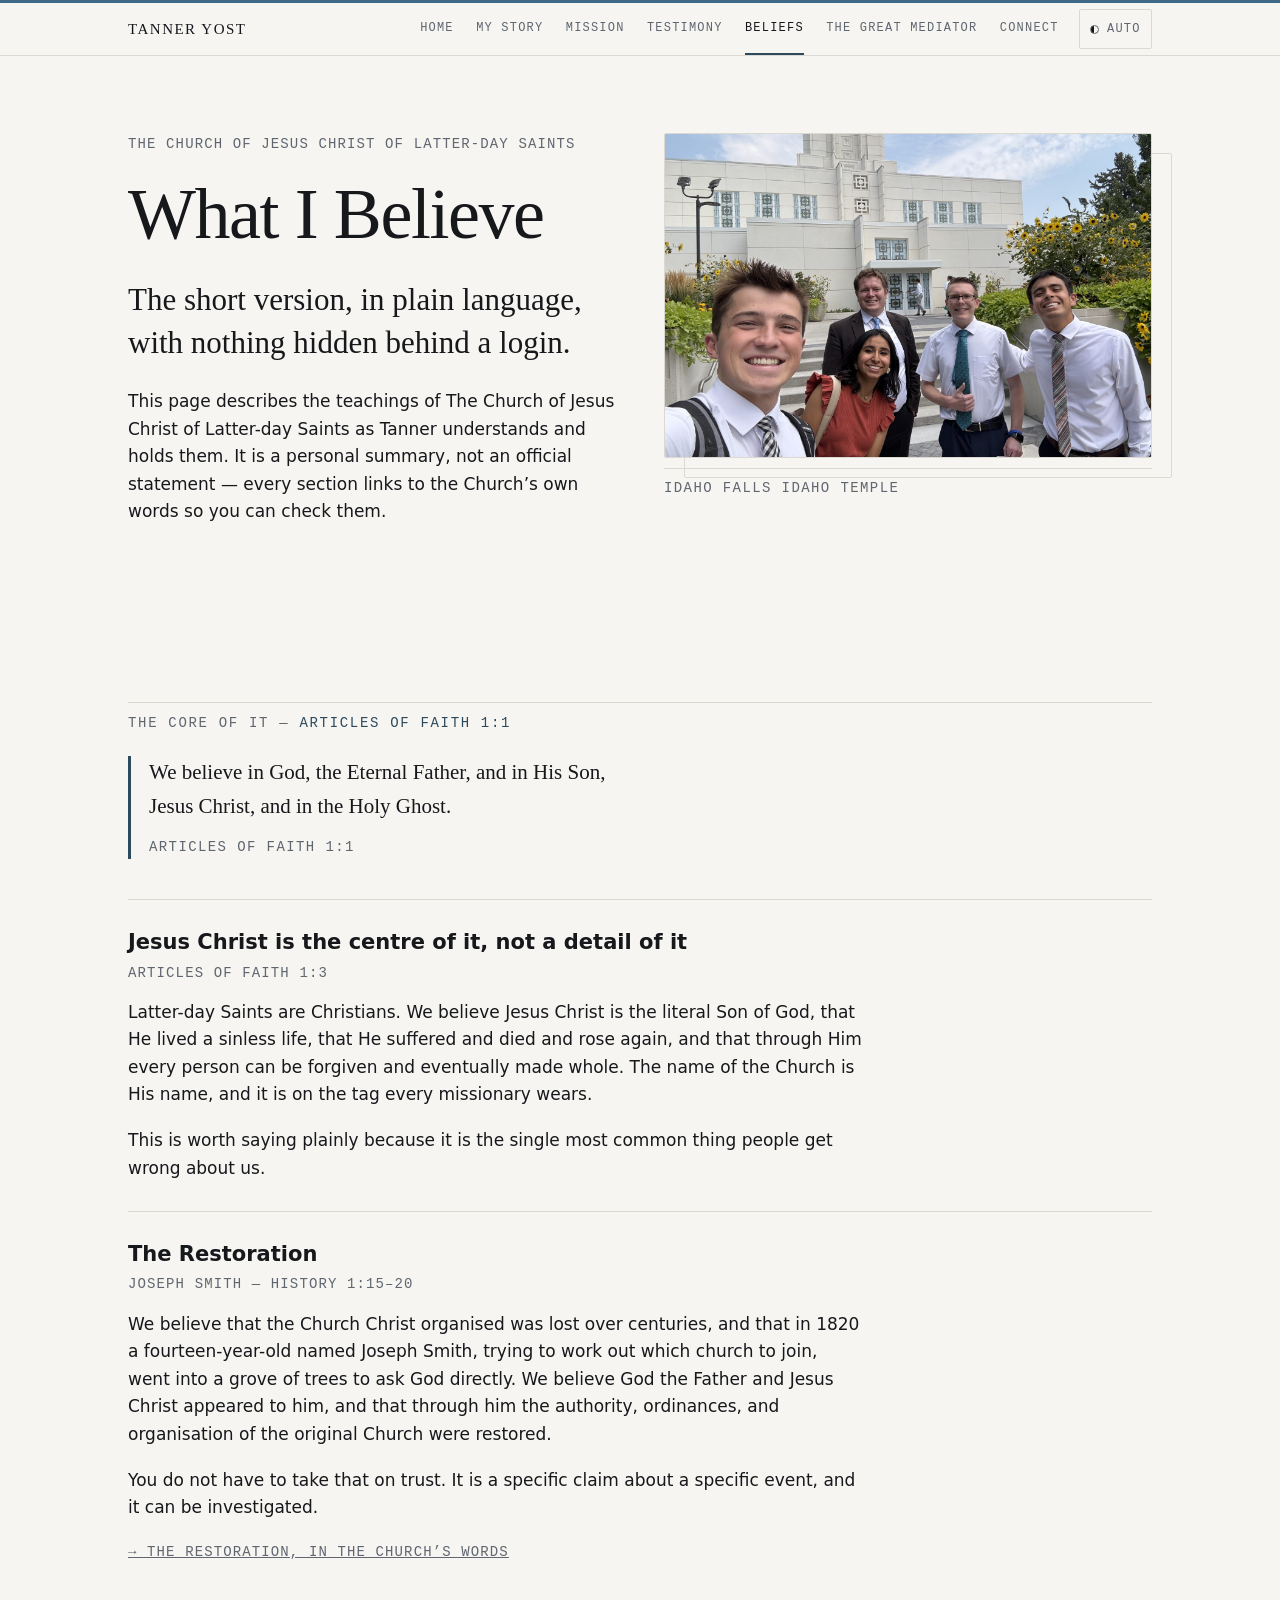
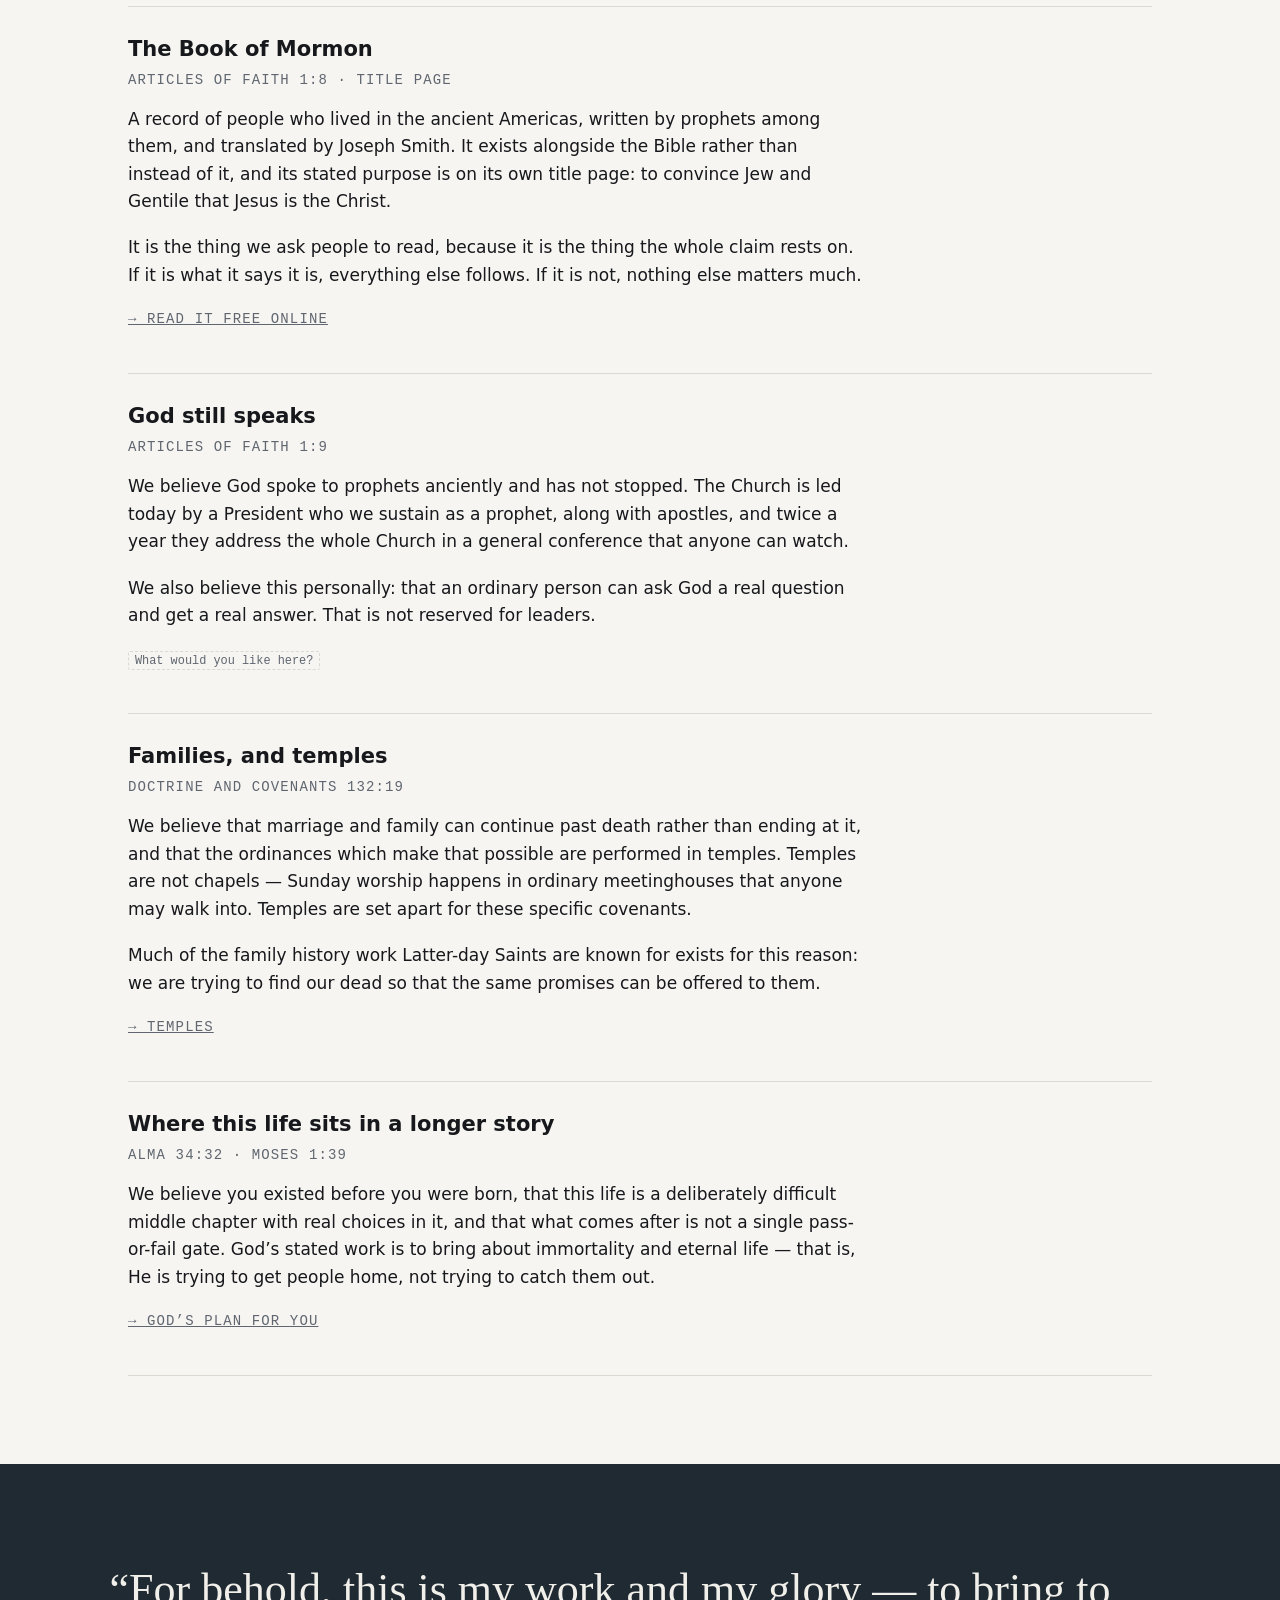
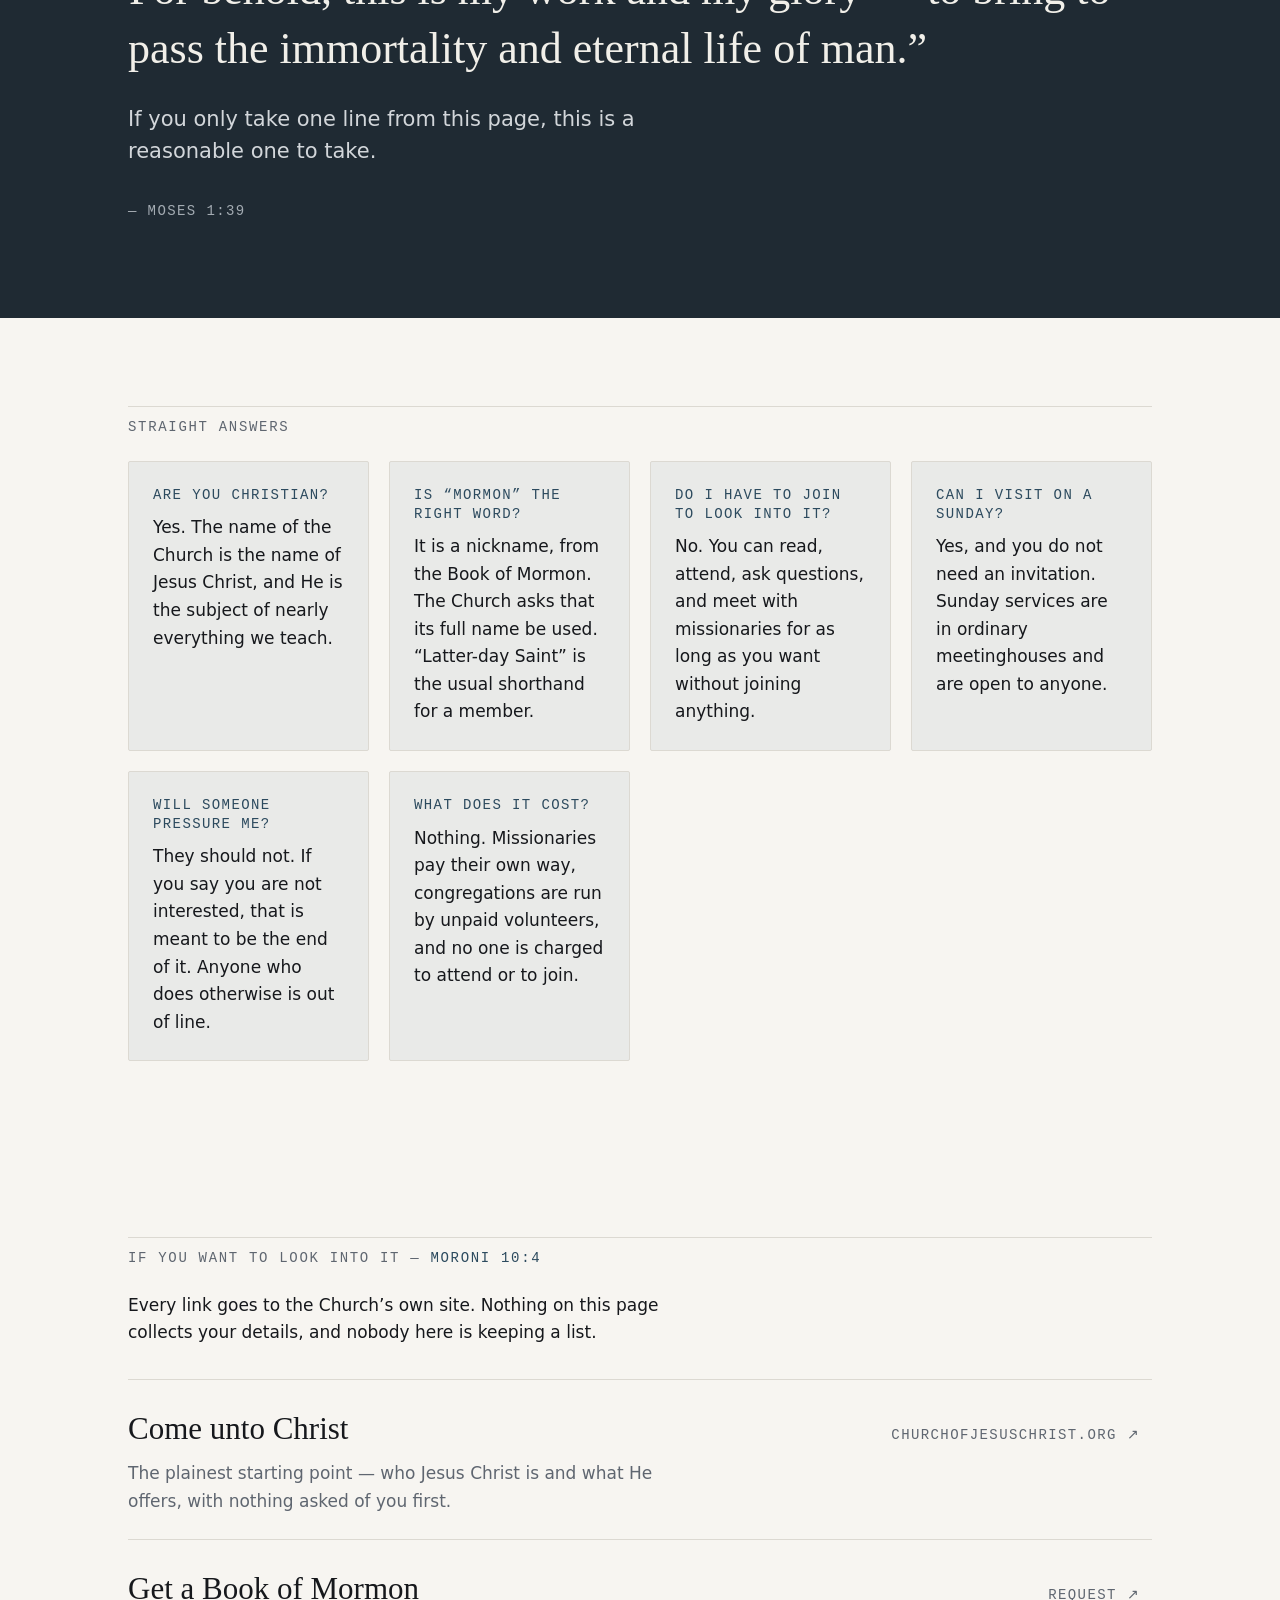
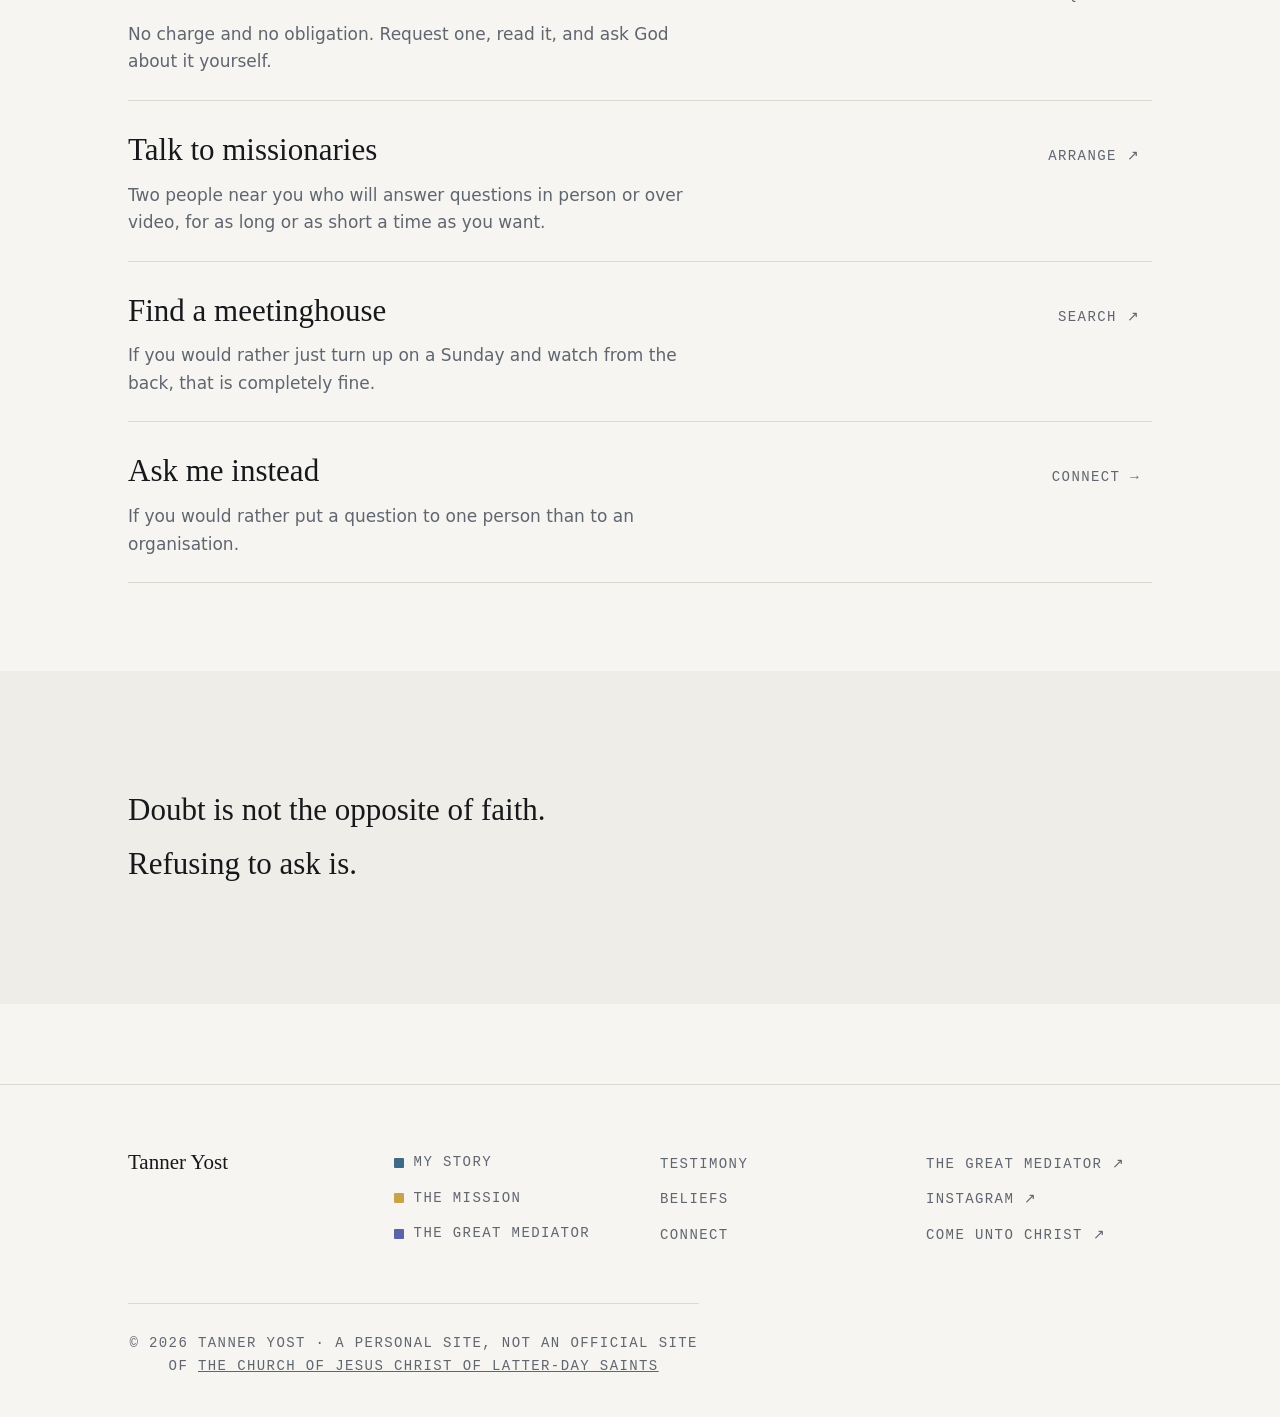
==== commit eb88b4df: "Replace [[TODO]] markers with a plain "What would you like here?" prompt The bracketed syntax read a" ====
--- a/beliefs.html
+++ b/beliefs.html
@@ -10,6 +10,9 @@
 <meta property="og:url" content="https://tanneryost.com/beliefs.html">
 <meta property="og:title" content="Beliefs | Tanner Yost">
 <meta property="og:description" content="What Latter-day Saints actually believe, in plain language.">
+<meta property="og:image" content="https://tanneryost.com/assets/img/temple-idaho-falls.jpg">
+<meta property="og:image:alt" content="Tanner Yost and friends at the Idaho Falls Idaho Temple.">
+<meta name="twitter:card" content="summary_large_image">
 <link rel="stylesheet" href="assets/css/site.css">
 <script>
 /* Applies a saved theme before first paint. Must stay inline and synchronous —
@@ -108,7 +111,7 @@
         <p class="meta">Articles of Faith 1:9</p>
         <p style="margin-top:.9rem;">We believe God spoke to prophets anciently and has not stopped. The Church is led today by a President who we sustain as a prophet, along with apostles, and twice a year they address the whole Church in a general conference that anyone can watch.</p>
         <p>We also believe this personally: that an ordinary person can ask God a real question and get a real answer. That is not reserved for leaders.</p>
-        <p class="meta" style="margin-top:.9rem;"><span class="todo">[[TODO: name the current President of the Church here, or leave this general. Verify before publishing.]]</span></p>
+        <p class="meta" style="margin-top:.9rem;"><span class="todo">What would you like here?</span></p>
       </li>
       <li data-reveal>
         <h3>Families, and temples</h3>
@@ -229,7 +232,6 @@
     <div class="footer-grid">
       <div>
         <h2>Tanner Yost</h2>
-        <p class="meta"><span class="todo">[[TODO: city, state]]</span></p>
       </div>
       <div>
         <ul>
--- a/assets/css/site.css
+++ b/assets/css/site.css
@@ -237,34 +237,25 @@
 .meta li + li::before { content: " | "; opacity: .55; }
 ul.meta { list-style: none; padding: 0; }
 
-/* Unresolved facts ship as visibly unfilled fields — never as plausible
-   invention. Tanner fills these in; nothing here is guessed on his behalf.
-   Find them all with:  grep -rn 'TODO:' *.html   */
+/* An empty slot, asking to be filled. Unresolved facts ship as a visible
+   prompt — never as plausible invention. Nothing about Tanner is guessed on
+   his behalf; the page simply says the space is his.
+   Sentence case, not caps: this is a question to the owner of the site, and
+   a question set in shouting capitals reads as an error message.
+   Find them all with:  grep -rn 'class="todo"' *.html   */
 .todo {
   font-family: var(--font-mono);
-  font-size: .8em;
-  text-transform: uppercase;
-  letter-spacing: .06em;
+  font-size: .85em;
   color: var(--ink-muted);
   border: 1px dashed var(--border);
   border-radius: var(--radius);
-  padding: .1em .45em;
+  padding: .15em .5em;
   white-space: normal;
-}
-
-/* A standing note to the reader — currently the "this page is a draft" bar.
-   Deliberately plain and unemphatic: it is an admission, not a banner. Delete
-   the element from the page once the page no longer needs the admission. */
-.notice {
-  font-family: var(--font-mono);
-  font-size: var(--step--1);
-  line-height: 1.7;
-  color: var(--ink-muted);
-  border: 1px dashed var(--border);
-  border-radius: var(--radius);
-  padding: 1rem 1.25rem;
-  max-width: 68ch;
-  margin: 0;
+  /* Many of these sit inside .meta / .caption / .chapter-when / .idx-when,
+     which are uppercase with open tracking. Without these two resets the
+     prompt inherits that and starts SHOUTING AT THE OWNER OF THE SITE. */
+  text-transform: none;
+  letter-spacing: 0;
 }
 
 /* ---------- scripture --------------------------------------------------- */
@@ -562,11 +553,9 @@
 .ph span {
   font-family: var(--font-mono);
   font-size: var(--step--1);
-  text-transform: uppercase;
-  letter-spacing: .1em;
-  color: var(--ink-muted);
-  max-width: 24ch;
-  line-height: 1.6;
+  color: var(--ink-muted);
+  max-width: 26ch;
+  line-height: 1.7;
 }
 .ph--wide { aspect-ratio: 3 / 2; }
 .ph--square { aspect-ratio: 1 / 1; }
